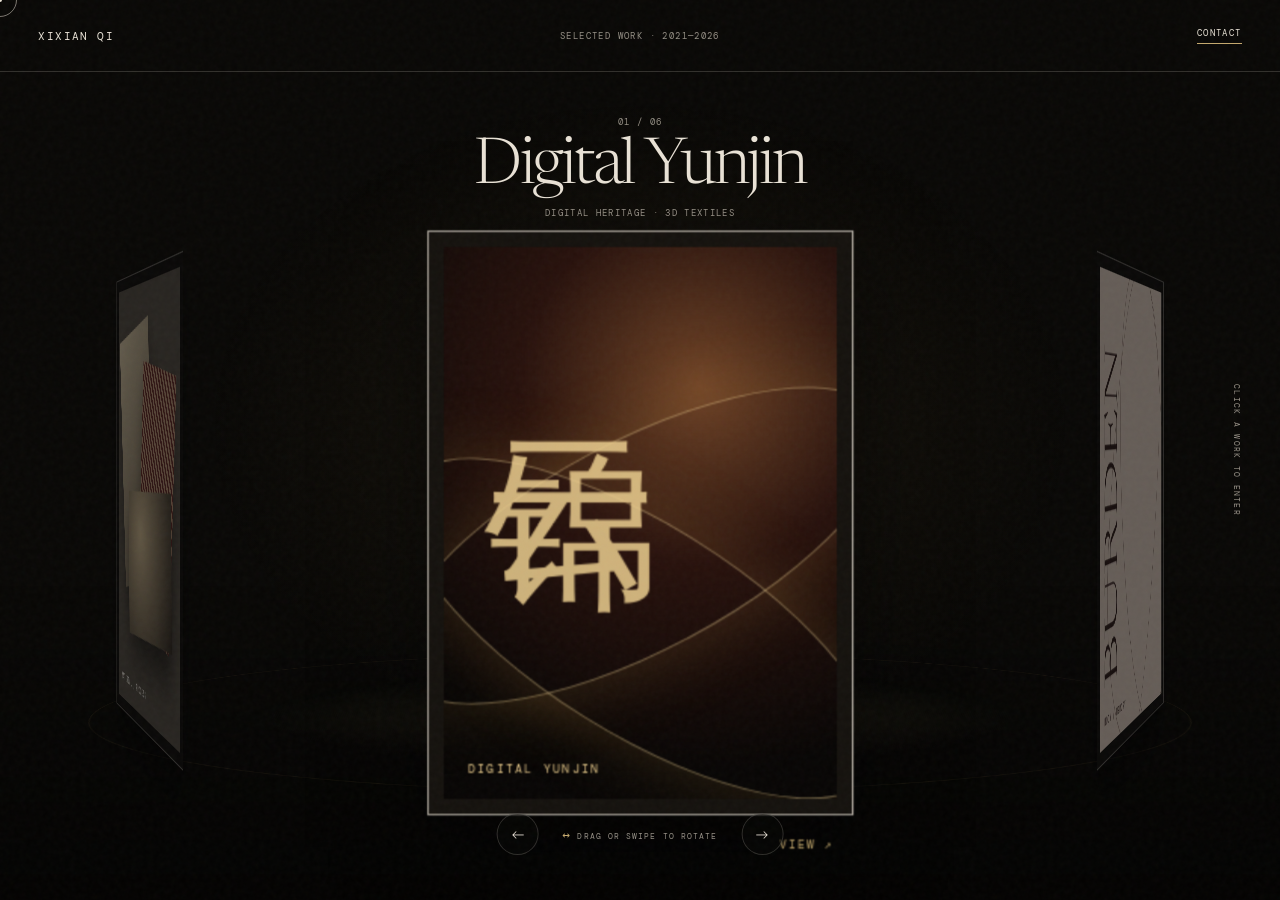
==== index.html @ 698e0c61 "Add files via upload" ====
<!doctype html>
<html lang="en">
<head>
  <meta charset="utf-8">
  <meta name="viewport" content="width=device-width, initial-scale=1">
  <meta name="description" content="Xixian Qi — selected work in digital heritage, fashion and technical design.">
  <meta name="theme-color" content="#090806">
  <title>Xixian Qi — Selected Work</title>
  <link rel="preconnect" href="https://fonts.googleapis.com">
  <link rel="preconnect" href="https://fonts.gstatic.com" crossorigin>
  <link href="https://fonts.googleapis.com/css2?family=DM+Mono:wght@300;400&family=Manrope:wght@300;400&family=Newsreader:ital,opsz,wght@0,6..72,300;1,6..72,300&display=swap" rel="stylesheet">
  <link rel="stylesheet" href="styles.css">
</head>
<body class="home-page">
  <div class="grain" aria-hidden="true"></div>
  <header class="topbar">
    <a class="name" href="index.html">XIXIAN QI</a>
    <p>SELECTED WORK · 2021—2026</p>
    <a href="mailto:1152237749q@gmail.com">CONTACT</a>
  </header>

  <main class="gallery" aria-label="Selected projects">
    <div class="gallery-title">
      <span id="counter">01 / 06</span>
      <h1 id="active-title">Digital Yunjin</h1>
      <p id="active-type">Digital heritage · 3D textiles</p>
    </div>

    <div class="cylinder-scene" id="scene">
      <div class="cylinder" id="cylinder">
        <a class="frame" data-title="Digital Yunjin" data-type="Digital heritage · 3D textiles" href="project.html?id=yunjin">
          <figure class="art art-yunjin"><span class="thread thread-one"></span><span class="thread thread-two"></span><strong>云锦</strong><small>DIGITAL YUNJIN</small></figure>
        </a>
        <a class="frame" data-title="Burden" data-type="Fashion · visual storytelling" href="project.html?id=burden">
          <figure class="art art-burden"><span class="body-line body-one"></span><span class="body-line body-two"></span><strong>BURDEN</strong><small>BODY / MEMORY</small></figure>
        </a>
        <a class="frame" data-title="Technical Space" data-type="CAD · architectural drawing" href="project.html?id=cad">
          <figure class="art art-cad"><svg viewBox="0 0 320 440" aria-hidden="true"><path d="M35 350V130l90-55 90 55v220M215 350V130l62 40v180M35 130h180M125 75v275M20 372h275M16 102h8v264h-8M300 102h-8v264h8"/></svg><small>DRAWING / ASSEMBLY</small></figure>
        </a>
        <a class="frame" data-title="A Fleeting Illusion" data-type="Digital fashion · moving image" href="project.html?id=illusion">
          <figure class="art art-illusion"><span class="mist mist-one"></span><span class="mist mist-two"></span><strong>A FLEETING<br><i>ILLUSION</i></strong><small>FILM / DIGITAL GARMENT</small></figure>
        </a>
        <a class="frame" data-title="XUQI Associates" data-type="Identity · web communication" href="project.html?id=xuqi">
          <figure class="art art-xuqi"><span class="arch"></span><strong>XUQI</strong><small>WEB / VISUAL IDENTITY</small></figure>
        </a>
        <a class="frame" data-title="Material Experiments" data-type="Research · surfaces · process" href="project.html?id=materials">
          <figure class="art art-materials"><span class="sample sample-one"></span><span class="sample sample-two"></span><span class="sample sample-three"></span><small>MATERIAL / PROCESS</small></figure>
        </a>
      </div>
      <div class="floor" aria-hidden="true"></div>
    </div>

    <div class="gallery-controls">
      <button id="previous" type="button" aria-label="Previous project">←</button>
      <p><span class="drag-icon">↔</span> DRAG OR SWIPE TO ROTATE</p>
      <button id="next" type="button" aria-label="Next project">→</button>
    </div>
  </main>

  <aside class="edge-note">CLICK A WORK TO ENTER</aside>
  <div class="cursor-dot" aria-hidden="true"></div>
  <div class="cursor-ring" aria-hidden="true"></div>
  <script src="script.js"></script>
</body>
</html>
---- styles.css ----
:root { --ink:#090806; --paper:#e9e2d6; --muted:#958f85; --gold:#c4a86d; --red:#85271f; --line:rgba(233,226,214,.18); --mono:"DM Mono",monospace; --sans:"Manrope",sans-serif; --serif:"Newsreader",serif; }
* { box-sizing:border-box; }
html,body { margin:0; min-height:100%; background:var(--ink); color:var(--paper); }
body { font-family:var(--sans); font-weight:300; }
a { color:inherit; text-decoration:none; }
button { color:inherit; font:inherit; }
::selection { color:var(--ink); background:var(--gold); }
.grain { position:fixed; inset:0; z-index:100; opacity:.045; pointer-events:none; background-image:url("data:image/svg+xml,%3Csvg viewBox='0 0 180 180' xmlns='http://www.w3.org/2000/svg'%3E%3Cfilter id='n'%3E%3CfeTurbulence type='fractalNoise' baseFrequency='.9' numOctaves='4' stitchTiles='stitch'/%3E%3C/filter%3E%3Crect width='100%25' height='100%25' filter='url(%23n)' opacity='.7'/%3E%3C/svg%3E"); }
.home-page { height:100svh; min-height:620px; overflow:hidden; cursor:grab; }
.home-page.is-dragging { cursor:grabbing; }
.topbar { position:fixed; z-index:20; top:0; left:0; right:0; height:72px; display:grid; grid-template-columns:1fr 1fr 1fr; align-items:center; padding:0 clamp(1.2rem,3vw,3.5rem); border-bottom:1px solid var(--line); font:.58rem var(--mono); letter-spacing:.15em; }
.topbar p { text-align:center; color:var(--muted); }
.topbar a:last-child { justify-self:end; border-bottom:1px solid var(--gold); padding-bottom:.25rem; }
.name { font-size:.68rem; }
.gallery { position:relative; height:100svh; min-height:620px; perspective:1400px; perspective-origin:50% 46%; overflow:hidden; }
.gallery::before { content:""; position:absolute; inset:0; background:radial-gradient(ellipse at 50% 47%,rgba(190,157,91,.09),transparent 48%),linear-gradient(to bottom,transparent 65%,rgba(0,0,0,.55)); pointer-events:none; }
.gallery-title { position:absolute; z-index:9; width:100%; top:12%; text-align:center; pointer-events:none; }
.gallery-title span,.gallery-title p { font:.56rem var(--mono); letter-spacing:.15em; text-transform:uppercase; color:var(--muted); }
.gallery-title h1 { margin:.65rem 0 .35rem; font:300 clamp(2.4rem,5vw,5rem)/.9 var(--serif); letter-spacing:-.04em; transition:opacity .2s,transform .2s; }
.gallery-title.changing h1,.gallery-title.changing p { opacity:0; transform:translateY(7px); }
.cylinder-scene { position:absolute; left:50%; top:54%; width:100%; height:min(58vh,570px); transform:translate(-50%,-50%); transform-style:preserve-3d; touch-action:none; user-select:none; }
.cylinder { --radius:520px; position:absolute; left:50%; top:50%; width:clamp(210px,22vw,330px); height:clamp(300px,43vh,470px); transform-style:preserve-3d; transform:translate(-50%,-50%) rotateY(var(--rotation,0deg)); will-change:transform; }
.frame { position:absolute; inset:0; display:block; padding:10px; background:#15120e; border:1px solid rgba(233,226,214,.32); box-shadow:0 22px 55px rgba(0,0,0,.55); backface-visibility:hidden; transform:rotateY(var(--angle)) translateZ(var(--radius)); transition:filter .35s,opacity .35s,border-color .35s; }
.frame::after { content:"VIEW ↗"; position:absolute; right:12px; bottom:-25px; opacity:0; font:.5rem var(--mono); letter-spacing:.12em; color:var(--gold); transition:opacity .25s; }
.frame.is-active { border-color:rgba(233,226,214,.72); }
.frame.is-active::after { opacity:1; }
.frame:not(.is-active) { filter:brightness(.52) saturate(.65); }
.art { position:relative; width:100%; height:100%; margin:0; overflow:hidden; }
.art small { position:absolute; left:16px; bottom:15px; font:.48rem var(--mono); letter-spacing:.16em; }
.art strong { position:absolute; margin:0; font:300 clamp(2.8rem,5vw,5rem)/.82 var(--serif); }
.art-yunjin { background:radial-gradient(circle at 65% 25%,#6f4326,#28120d 37%,#080605 80%); color:#edcf8f; }
.art-yunjin strong { inset:12% auto auto 10%; font-size:clamp(5rem,9vw,9rem); opacity:.85; writing-mode:vertical-rl; }
.thread { position:absolute; width:140%; height:38%; border:1px solid rgba(237,207,143,.43); border-radius:50%; left:-20%; top:35%; transform:rotate(-28deg); box-shadow:0 0 50px rgba(219,166,75,.18); }
.thread-two { top:50%; transform:rotate(32deg); }
.art-burden { background:#c8b29f; color:#341b19; }
.art-burden strong { left:8%; bottom:12%; transform:rotate(-90deg) translateY(100%); transform-origin:left bottom; }
.body-line { position:absolute; width:75%; height:110%; left:15%; top:-5%; border:1px solid rgba(63,26,23,.48); border-radius:44% 56% 38% 62%/62% 36% 64% 38%; transform:rotate(13deg); }
.body-two { left:31%; transform:rotate(-17deg); border-radius:65% 35% 55% 45%; }
.art-cad { background-color:#10171a; background-image:linear-gradient(rgba(210,190,145,.09) 1px,transparent 1px),linear-gradient(90deg,rgba(210,190,145,.09) 1px,transparent 1px); background-size:26px 26px; }
.art-cad svg { position:absolute; width:90%; height:88%; left:5%; top:4%; fill:none; stroke:#d9d1c1; stroke-width:1.1; }
.art-illusion { background:linear-gradient(145deg,#c8c5bd,#8a948f 42%,#303b3c 75%,#151a1b); color:#f2eee5; }
.art-illusion strong { left:8%; top:11%; }
.art-illusion strong i { font-weight:300; }
.mist { position:absolute; width:125%; height:40%; left:-20%; top:34%; background:rgba(255,255,255,.2); filter:blur(25px); border-radius:50%; transform:rotate(-22deg); }
.mist-two { top:58%; transform:rotate(20deg); opacity:.6; }
.art-xuqi { background:#ded8cb; color:#171613; }
.art-xuqi strong { left:9%; top:9%; letter-spacing:-.06em; }
.arch { position:absolute; width:68%; height:72%; left:16%; bottom:0; border:1px solid #25231e; border-radius:50% 50% 0 0; background:linear-gradient(90deg,transparent 49.8%,rgba(31,29,25,.3) 50%,transparent 50.2%); }
.art-materials { background:#50473b; }
.sample { position:absolute; width:50%; height:60%; left:8%; top:10%; background:linear-gradient(145deg,#c4ae82,#66533b); transform:rotate(-8deg); box-shadow:0 20px 35px rgba(0,0,0,.3); }
.sample-two { left:40%; top:20%; background:repeating-linear-gradient(45deg,#6f2520 0 4px,#b38158 4px 8px); transform:rotate(7deg); }
.sample-three { left:20%; top:48%; width:68%; height:34%; background:radial-gradient(circle at 30% 30%,#c2a36d,#31271e); transform:rotate(-2deg); }
.floor { position:absolute; left:50%; top:82%; width:min(1000px,90vw); height:260px; transform:translateX(-50%) rotateX(74deg); transform-origin:top; border-radius:50%; background:radial-gradient(ellipse,rgba(196,168,109,.12),rgba(0,0,0,.15) 48%,transparent 70%); border:1px solid rgba(196,168,109,.08); pointer-events:none; }
.gallery-controls { position:absolute; z-index:10; bottom:5%; left:50%; display:flex; align-items:center; gap:1.5rem; transform:translateX(-50%); }
.gallery-controls button { width:42px; height:42px; border:1px solid var(--line); border-radius:50%; background:rgba(9,8,6,.5); cursor:pointer; transition:border-color .2s,background .2s; }
.gallery-controls button:hover { border-color:var(--gold); background:rgba(196,168,109,.12); }
.gallery-controls p { white-space:nowrap; font:.52rem var(--mono); letter-spacing:.13em; color:var(--muted); }
.drag-icon { color:var(--gold); font-size:.8rem; }
.edge-note { position:fixed; z-index:8; right:clamp(1.2rem,3vw,3.5rem); top:50%; transform:translateY(-50%); writing-mode:vertical-rl; font:.5rem var(--mono); letter-spacing:.16em; color:var(--muted); }
.cursor-dot,.cursor-ring { position:fixed; z-index:200; left:0; top:0; border-radius:50%; pointer-events:none; transform:translate(-50%,-50%); }
.cursor-dot { width:4px; height:4px; background:var(--paper); }
.cursor-ring { width:34px; height:34px; border:1px solid rgba(233,226,214,.5); transition:width .2s,height .2s,background .2s; }
.cursor-ring.active { width:52px; height:52px; background:rgba(196,168,109,.1); }
.project-page { min-height:100vh; background:var(--paper); color:#12100e; }
.project-page .grain { mix-blend-mode:multiply; opacity:.035; }
.project-nav { height:72px; padding:0 clamp(1.2rem,3vw,3.5rem); display:flex; align-items:center; justify-content:space-between; border-bottom:1px solid rgba(18,16,14,.18); font:.58rem var(--mono); letter-spacing:.13em; }
.project-nav a:first-child { border-bottom:1px solid #12100e; padding-bottom:.25rem; }
.project-nav span { color:#6f685e; }
.project-hero { min-height:calc(100svh - 72px); display:grid; grid-template-columns:1.1fr .9fr; }
.project-hero-art { min-height:640px; padding:clamp(1.2rem,3vw,3.5rem); background:#14110e; }
.project-hero-art .art { min-height:calc(100svh - 72px - 2 * clamp(1.2rem,3vw,3.5rem)); }
.project-intro { padding:clamp(4rem,8vw,9rem) clamp(1.5rem,6vw,7rem); display:flex; flex-direction:column; justify-content:center; }
.project-number,.project-type { font:.58rem var(--mono); letter-spacing:.15em; text-transform:uppercase; color:#7a7167; }
.project-intro h1 { margin:1.5rem 0 2rem; font:300 clamp(4rem,8vw,8rem)/.8 var(--serif); letter-spacing:-.055em; }
.project-intro .lead { font:300 clamp(1.2rem,2vw,1.8rem)/1.4 var(--serif); color:#4a443d; }
.project-meta { margin-top:3rem; display:grid; grid-template-columns:1fr 1fr; gap:2rem; padding-top:1.5rem; border-top:1px solid rgba(18,16,14,.2); }
.project-meta h2 { margin:0 0 .65rem; font:.54rem var(--mono); letter-spacing:.13em; text-transform:uppercase; color:#7a7167; }
.project-meta p { margin:0; font-size:.78rem; line-height:1.65; }
.project-story { padding:8rem clamp(1.2rem,8vw,10rem); background:#12100e; color:var(--paper); }
.story-grid { display:grid; grid-template-columns:1fr 2fr; gap:10vw; }
.story-grid h2 { margin:0; font:300 clamp(3rem,6vw,6rem)/.9 var(--serif); }
.story-grid p { margin:0; max-width:700px; color:#aaa397; line-height:1.9; }
.media-grid { margin-top:7rem; display:grid; grid-template-columns:1fr 1fr; gap:1rem; }
.media-slot { min-height:50vh; display:grid; place-items:center; border:1px dashed rgba(196,168,109,.4); color:#736c62; font:.54rem var(--mono); letter-spacing:.13em; text-align:center; }
.media-slot:first-child { grid-column:1/-1; min-height:72vh; }
.next-project { display:flex; justify-content:space-between; align-items:end; padding:5rem clamp(1.2rem,8vw,10rem); background:var(--red); color:var(--paper); }
.next-project span { font:.58rem var(--mono); letter-spacing:.13em; }
.next-project strong { font:300 clamp(2.5rem,5vw,5rem) var(--serif); }
@media (max-width:800px) {
  .home-page { min-height:560px; } .topbar { height:62px; grid-template-columns:1fr 1fr; } .topbar p { display:none; }
  .gallery { min-height:560px; perspective:1000px; } .gallery-title { top:13%; } .cylinder-scene { top:54%; height:52vh; }
  .cylinder { width:min(48vw,245px); height:min(47vh,370px); } .edge-note { display:none; }
  .gallery-controls { bottom:4%; } .gallery-controls p { max-width:140px; white-space:normal; text-align:center; line-height:1.5; }
  .cursor-dot,.cursor-ring { display:none; } .project-hero { grid-template-columns:1fr; }
  .project-hero-art { min-height:75svh; } .project-hero-art .art { min-height:calc(75svh - 2 * clamp(1.2rem,3vw,3.5rem)); }
  .project-intro { padding-top:5rem; padding-bottom:5rem; } .story-grid { grid-template-columns:1fr; }
  .media-grid { grid-template-columns:1fr; } .media-slot,.media-slot:first-child { grid-column:auto; min-height:55vh; }
  .next-project { align-items:start; flex-direction:column; gap:1rem; }
}
@media (prefers-reduced-motion:reduce) { *,*::before,*::after { scroll-behavior:auto!important; animation:none!important; transition-duration:.01ms!important; } }
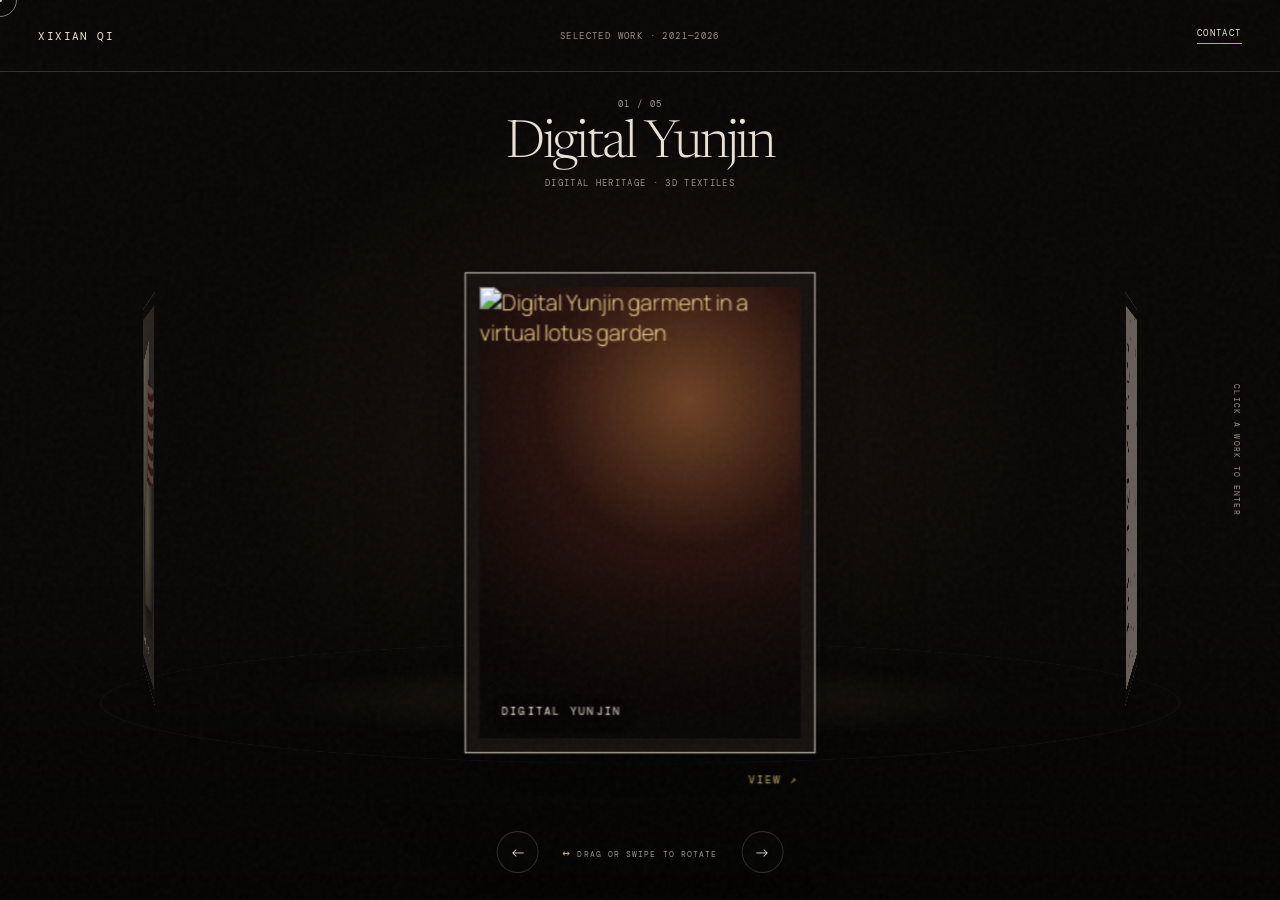
==== commit 1139a682: "Add files via upload" ====
--- a/index.html
+++ b/index.html
@@ -21,24 +21,21 @@
 
   <main class="gallery" aria-label="Selected projects">
     <div class="gallery-title">
-      <span id="counter">01 / 06</span>
+      <span id="counter">01 / 05</span>
       <h1 id="active-title">Digital Yunjin</h1>
       <p id="active-type">Digital heritage · 3D textiles</p>
     </div>
 
     <div class="cylinder-scene" id="scene">
       <div class="cylinder" id="cylinder">
-        <a class="frame" data-title="Digital Yunjin" data-type="Digital heritage · 3D textiles" href="project.html?id=yunjin">
-          <figure class="art art-yunjin"><span class="thread thread-one"></span><span class="thread thread-two"></span><strong>云锦</strong><small>DIGITAL YUNJIN</small></figure>
+        <a class="frame" data-title="Digital Yunjin" data-type="Digital heritage · 3D fashion film" href="project.html?id=yunjin">
+          <figure class="art art-yunjin media-art"><img src="assets/yunjin-cover.webp" alt="Digital Yunjin garment in a virtual lotus garden"><span class="media-shade"></span><small>DIGITAL YUNJIN</small></figure>
         </a>
         <a class="frame" data-title="Burden" data-type="Fashion · visual storytelling" href="project.html?id=burden">
           <figure class="art art-burden"><span class="body-line body-one"></span><span class="body-line body-two"></span><strong>BURDEN</strong><small>BODY / MEMORY</small></figure>
         </a>
         <a class="frame" data-title="Technical Space" data-type="CAD · architectural drawing" href="project.html?id=cad">
           <figure class="art art-cad"><svg viewBox="0 0 320 440" aria-hidden="true"><path d="M35 350V130l90-55 90 55v220M215 350V130l62 40v180M35 130h180M125 75v275M20 372h275M16 102h8v264h-8M300 102h-8v264h8"/></svg><small>DRAWING / ASSEMBLY</small></figure>
-        </a>
-        <a class="frame" data-title="A Fleeting Illusion" data-type="Digital fashion · moving image" href="project.html?id=illusion">
-          <figure class="art art-illusion"><span class="mist mist-one"></span><span class="mist mist-two"></span><strong>A FLEETING<br><i>ILLUSION</i></strong><small>FILM / DIGITAL GARMENT</small></figure>
         </a>
         <a class="frame" data-title="XUQI Associates" data-type="Identity · web communication" href="project.html?id=xuqi">
           <figure class="art art-xuqi"><span class="arch"></span><strong>XUQI</strong><small>WEB / VISUAL IDENTITY</small></figure>
--- a/styles.css
+++ b/styles.css
@@ -12,20 +12,23 @@
 .topbar p { text-align:center; color:var(--muted); }
 .topbar a:last-child { justify-self:end; border-bottom:1px solid var(--gold); padding-bottom:.25rem; }
 .name { font-size:.68rem; }
-.gallery { position:relative; height:100svh; min-height:620px; perspective:1400px; perspective-origin:50% 46%; overflow:hidden; }
+.gallery { position:relative; height:100svh; min-height:620px; perspective:1750px; perspective-origin:50% 46%; overflow:hidden; }
 .gallery::before { content:""; position:absolute; inset:0; background:radial-gradient(ellipse at 50% 47%,rgba(190,157,91,.09),transparent 48%),linear-gradient(to bottom,transparent 65%,rgba(0,0,0,.55)); pointer-events:none; }
-.gallery-title { position:absolute; z-index:9; width:100%; top:12%; text-align:center; pointer-events:none; }
+.gallery-title { position:absolute; z-index:9; width:100%; top:10%; text-align:center; pointer-events:none; }
 .gallery-title span,.gallery-title p { font:.56rem var(--mono); letter-spacing:.15em; text-transform:uppercase; color:var(--muted); }
-.gallery-title h1 { margin:.65rem 0 .35rem; font:300 clamp(2.4rem,5vw,5rem)/.9 var(--serif); letter-spacing:-.04em; transition:opacity .2s,transform .2s; }
+.gallery-title h1 { margin:.55rem 0 .3rem; font:300 clamp(2.2rem,4.1vw,4.25rem)/.9 var(--serif); letter-spacing:-.04em; transition:opacity .2s,transform .2s; }
 .gallery-title.changing h1,.gallery-title.changing p { opacity:0; transform:translateY(7px); }
-.cylinder-scene { position:absolute; left:50%; top:54%; width:100%; height:min(58vh,570px); transform:translate(-50%,-50%); transform-style:preserve-3d; touch-action:none; user-select:none; }
-.cylinder { --radius:520px; position:absolute; left:50%; top:50%; width:clamp(210px,22vw,330px); height:clamp(300px,43vh,470px); transform-style:preserve-3d; transform:translate(-50%,-50%) rotateY(var(--rotation,0deg)); will-change:transform; }
+.cylinder-scene { position:absolute; left:50%; top:54%; width:100%; height:min(54vh,525px); transform:translate(-50%,-50%); transform-style:preserve-3d; touch-action:none; user-select:none; }
+.cylinder { --radius:520px; position:absolute; left:50%; top:50%; width:clamp(205px,20vw,305px); height:clamp(290px,39vh,425px); transform-style:preserve-3d; transform:translate(-50%,-50%) rotateY(var(--rotation,0deg)); will-change:transform; }
 .frame { position:absolute; inset:0; display:block; padding:10px; background:#15120e; border:1px solid rgba(233,226,214,.32); box-shadow:0 22px 55px rgba(0,0,0,.55); backface-visibility:hidden; transform:rotateY(var(--angle)) translateZ(var(--radius)); transition:filter .35s,opacity .35s,border-color .35s; }
 .frame::after { content:"VIEW ↗"; position:absolute; right:12px; bottom:-25px; opacity:0; font:.5rem var(--mono); letter-spacing:.12em; color:var(--gold); transition:opacity .25s; }
 .frame.is-active { border-color:rgba(233,226,214,.72); }
 .frame.is-active::after { opacity:1; }
 .frame:not(.is-active) { filter:brightness(.52) saturate(.65); }
 .art { position:relative; width:100%; height:100%; margin:0; overflow:hidden; }
+.media-art img { position:absolute; inset:0; width:100%; height:100%; object-fit:cover; }
+.media-shade { position:absolute; inset:0; background:linear-gradient(to top,rgba(9,8,6,.62),transparent 38%); pointer-events:none; }
+.media-art small { z-index:2; color:#f3ecdf; text-shadow:0 2px 12px rgba(0,0,0,.65); }
 .art small { position:absolute; left:16px; bottom:15px; font:.48rem var(--mono); letter-spacing:.16em; }
 .art strong { position:absolute; margin:0; font:300 clamp(2.8rem,5vw,5rem)/.82 var(--serif); }
 .art-yunjin { background:radial-gradient(circle at 65% 25%,#6f4326,#28120d 37%,#080605 80%); color:#edcf8f; }
@@ -38,11 +41,6 @@
 .body-two { left:31%; transform:rotate(-17deg); border-radius:65% 35% 55% 45%; }
 .art-cad { background-color:#10171a; background-image:linear-gradient(rgba(210,190,145,.09) 1px,transparent 1px),linear-gradient(90deg,rgba(210,190,145,.09) 1px,transparent 1px); background-size:26px 26px; }
 .art-cad svg { position:absolute; width:90%; height:88%; left:5%; top:4%; fill:none; stroke:#d9d1c1; stroke-width:1.1; }
-.art-illusion { background:linear-gradient(145deg,#c8c5bd,#8a948f 42%,#303b3c 75%,#151a1b); color:#f2eee5; }
-.art-illusion strong { left:8%; top:11%; }
-.art-illusion strong i { font-weight:300; }
-.mist { position:absolute; width:125%; height:40%; left:-20%; top:34%; background:rgba(255,255,255,.2); filter:blur(25px); border-radius:50%; transform:rotate(-22deg); }
-.mist-two { top:58%; transform:rotate(20deg); opacity:.6; }
 .art-xuqi { background:#ded8cb; color:#171613; }
 .art-xuqi strong { left:9%; top:9%; letter-spacing:-.06em; }
 .arch { position:absolute; width:68%; height:72%; left:16%; bottom:0; border:1px solid #25231e; border-radius:50% 50% 0 0; background:linear-gradient(90deg,transparent 49.8%,rgba(31,29,25,.3) 50%,transparent 50.2%); }
@@ -51,7 +49,7 @@
 .sample-two { left:40%; top:20%; background:repeating-linear-gradient(45deg,#6f2520 0 4px,#b38158 4px 8px); transform:rotate(7deg); }
 .sample-three { left:20%; top:48%; width:68%; height:34%; background:radial-gradient(circle at 30% 30%,#c2a36d,#31271e); transform:rotate(-2deg); }
 .floor { position:absolute; left:50%; top:82%; width:min(1000px,90vw); height:260px; transform:translateX(-50%) rotateX(74deg); transform-origin:top; border-radius:50%; background:radial-gradient(ellipse,rgba(196,168,109,.12),rgba(0,0,0,.15) 48%,transparent 70%); border:1px solid rgba(196,168,109,.08); pointer-events:none; }
-.gallery-controls { position:absolute; z-index:10; bottom:5%; left:50%; display:flex; align-items:center; gap:1.5rem; transform:translateX(-50%); }
+.gallery-controls { position:absolute; z-index:10; bottom:3%; left:50%; display:flex; align-items:center; gap:1.5rem; transform:translateX(-50%); }
 .gallery-controls button { width:42px; height:42px; border:1px solid var(--line); border-radius:50%; background:rgba(9,8,6,.5); cursor:pointer; transition:border-color .2s,background .2s; }
 .gallery-controls button:hover { border-color:var(--gold); background:rgba(196,168,109,.12); }
 .gallery-controls p { white-space:nowrap; font:.52rem var(--mono); letter-spacing:.13em; color:var(--muted); }
@@ -83,6 +81,8 @@
 .media-grid { margin-top:7rem; display:grid; grid-template-columns:1fr 1fr; gap:1rem; }
 .media-slot { min-height:50vh; display:grid; place-items:center; border:1px dashed rgba(196,168,109,.4); color:#736c62; font:.54rem var(--mono); letter-spacing:.13em; text-align:center; }
 .media-slot:first-child { grid-column:1/-1; min-height:72vh; }
+.media-slot img,.media-slot video { display:block; width:100%; height:100%; object-fit:cover; }
+.media-slot video { background:#000; }
 .next-project { display:flex; justify-content:space-between; align-items:end; padding:5rem clamp(1.2rem,8vw,10rem); background:var(--red); color:var(--paper); }
 .next-project span { font:.58rem var(--mono); letter-spacing:.13em; }
 .next-project strong { font:300 clamp(2.5rem,5vw,5rem) var(--serif); }
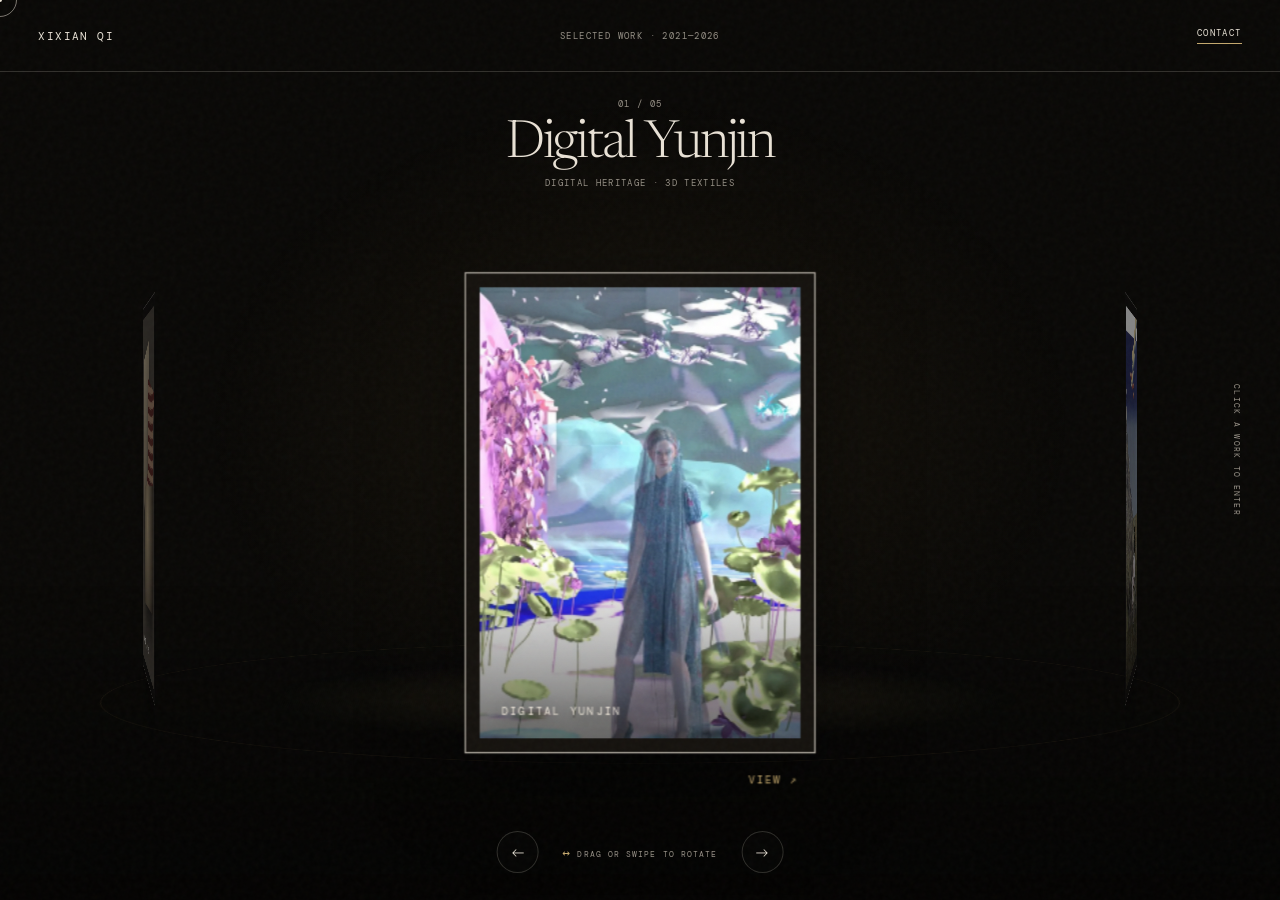
==== commit 32468df6: "Enhance Burden project display in index.html Updated the Burden project section to include an image " ====
--- a/index.html
+++ b/index.html
@@ -31,9 +31,13 @@
         <a class="frame" data-title="Digital Yunjin" data-type="Digital heritage · 3D fashion film" href="project.html?id=yunjin">
           <figure class="art art-yunjin media-art"><img src="assets/yunjin-cover.webp" alt="Digital Yunjin garment in a virtual lotus garden"><span class="media-shade"></span><small>DIGITAL YUNJIN</small></figure>
         </a>
-        <a class="frame" data-title="Burden" data-type="Fashion · visual storytelling" href="project.html?id=burden">
-          <figure class="art art-burden"><span class="body-line body-one"></span><span class="body-line body-two"></span><strong>BURDEN</strong><small>BODY / MEMORY</small></figure>
-        </a>
+       <a class="frame" data-title="Burden" data-type="Fashion · visual storytelling" href="project.html?id=burden">
+  <figure class="art art-burden media-art">
+    <img src="assets/burden-cover.webp" alt="Burden fashion project">
+    <span class="media-shade"></span>
+    <small>BURDEN</small>
+  </figure>
+</a>
         <a class="frame" data-title="Technical Space" data-type="CAD · architectural drawing" href="project.html?id=cad">
           <figure class="art art-cad"><svg viewBox="0 0 320 440" aria-hidden="true"><path d="M35 350V130l90-55 90 55v220M215 350V130l62 40v180M35 130h180M125 75v275M20 372h275M16 102h8v264h-8M300 102h-8v264h8"/></svg><small>DRAWING / ASSEMBLY</small></figure>
         </a>
--- a/styles.css
+++ b/styles.css
@@ -83,6 +83,19 @@
 .media-slot:first-child { grid-column:1/-1; min-height:72vh; }
 .media-slot img,.media-slot video { display:block; width:100%; height:100%; object-fit:cover; }
 .media-slot video { background:#000; }
+.youtube-slot {
+  grid-column: 1 / -1;
+  min-height: 0;
+  aspect-ratio: 16 / 9;
+  border: none;
+}
+
+.youtube-slot iframe {
+  display: block;
+  width: 100%;
+  height: 100%;
+  border: 0;
+}
 .next-project { display:flex; justify-content:space-between; align-items:end; padding:5rem clamp(1.2rem,8vw,10rem); background:var(--red); color:var(--paper); }
 .next-project span { font:.58rem var(--mono); letter-spacing:.13em; }
 .next-project strong { font:300 clamp(2.5rem,5vw,5rem) var(--serif); }
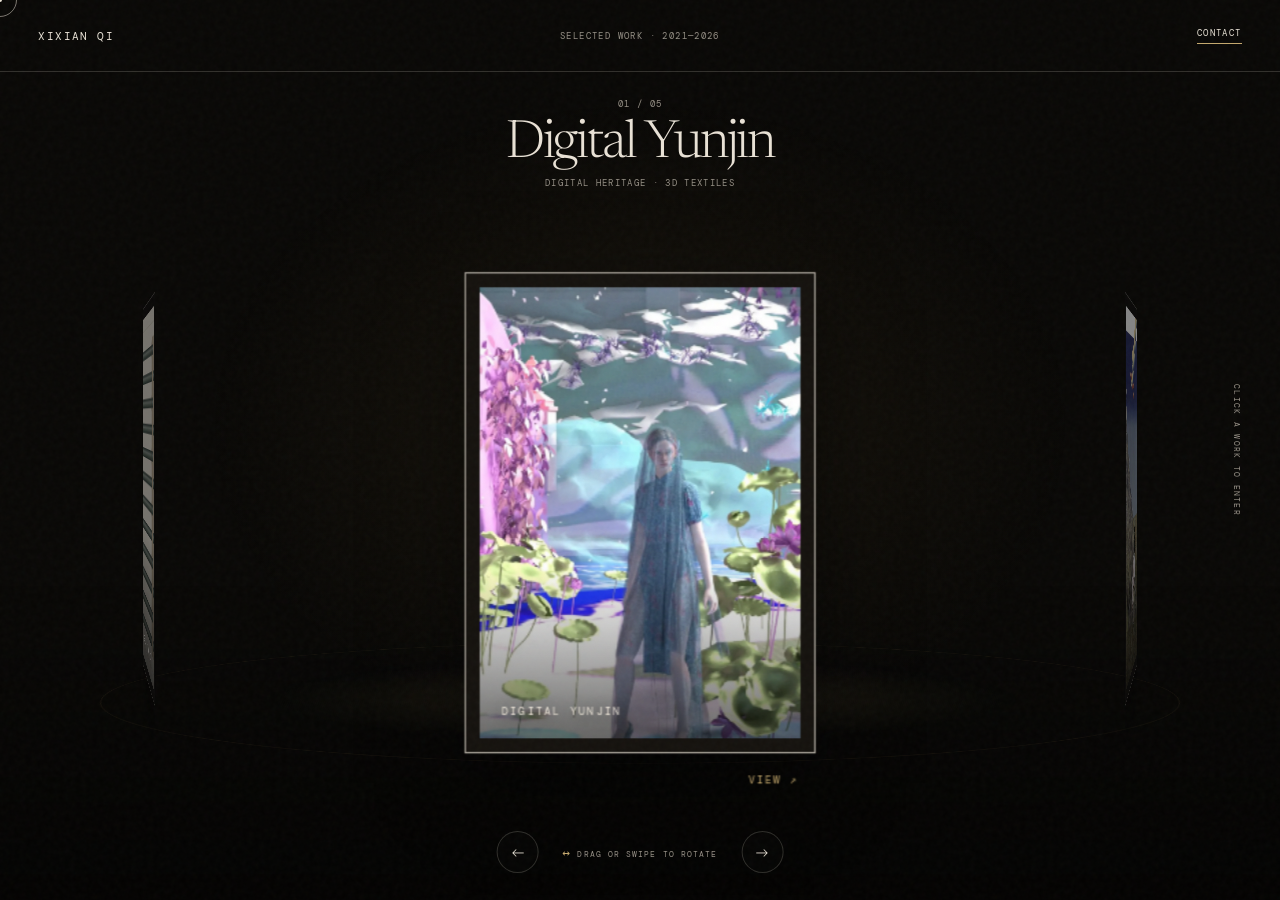
==== commit 54ceff43: "Develop Material Experiments into a textile research case study" ====
--- a/index.html
+++ b/index.html
@@ -38,14 +38,18 @@
     <small>BURDEN</small>
   </figure>
 </a>
-        <a class="frame" data-title="Technical Space" data-type="CAD · architectural drawing" href="project.html?id=cad">
-          <figure class="art art-cad"><svg viewBox="0 0 320 440" aria-hidden="true"><path d="M35 350V130l90-55 90 55v220M215 350V130l62 40v180M35 130h180M125 75v275M20 372h275M16 102h8v264h-8M300 102h-8v264h8"/></svg><small>DRAWING / ASSEMBLY</small></figure>
+       <a class="frame" data-title="Technical Space" data-type="CAD · architectural drawing" href="project.html?id=cad">
+  <figure class="art art-cad media-art">
+    <img src="assets/cad-cover.webp" alt="Technical Space CAD project">
+    <span class="media-shade"></span>
+    <small>TECHNICAL SPACE</small>
+  </figure>
+</a>
+        <a class="frame" data-title="XUQI Associates" data-type="Website design · development" href="project.html?id=xuqi">
+          <figure class="art art-xuqi media-art"><img src="assets/xuqi-cover.webp" alt="Blue botanical and bird pattern on a cream background" width="1024" height="1024" decoding="async"><span class="media-shade"></span><small>XUQI ASSOCIATES</small></figure>
         </a>
-        <a class="frame" data-title="XUQI Associates" data-type="Identity · web communication" href="project.html?id=xuqi">
-          <figure class="art art-xuqi"><span class="arch"></span><strong>XUQI</strong><small>WEB / VISUAL IDENTITY</small></figure>
-        </a>
-        <a class="frame" data-title="Material Experiments" data-type="Research · surfaces · process" href="project.html?id=materials">
-          <figure class="art art-materials"><span class="sample sample-one"></span><span class="sample sample-two"></span><span class="sample sample-three"></span><small>MATERIAL / PROCESS</small></figure>
+        <a class="frame" data-title="Material Experiments" data-type="Textile research · physical &amp; digital" href="project.html?id=materials">
+          <figure class="art art-materials media-art"><img src="assets/materials-cover.svg" alt="Illustrative plain-weave structure in warm neutral and green yarns" width="640" height="640" decoding="async"><span class="media-shade"></span><small>TEXTILE / MATERIAL STUDIES</small></figure>
         </a>
       </div>
       <div class="floor" aria-hidden="true"></div>
@@ -64,3 +68,4 @@
   <script src="script.js"></script>
 </body>
 </html>
+
--- a/styles.css
+++ b/styles.css
@@ -99,6 +99,144 @@
 .next-project { display:flex; justify-content:space-between; align-items:end; padding:5rem clamp(1.2rem,8vw,10rem); background:var(--red); color:var(--paper); }
 .next-project span { font:.58rem var(--mono); letter-spacing:.13em; }
 .next-project strong { font:300 clamp(2.5rem,5vw,5rem) var(--serif); }
+.visually-hidden { position:absolute; width:1px; height:1px; padding:0; margin:-1px; overflow:hidden; clip-path:inset(50%); white-space:nowrap; border:0; }
+.website-project-page { --website-gutter:clamp(1.2rem,5vw,5rem); }
+.website-project-page .project-nav { position:sticky; top:0; z-index:30; background:var(--paper); }
+.website-project-page .project-nav a { min-height:44px; display:inline-flex; align-items:center; }
+.website-project-heading { max-width:1600px; margin:auto; padding:clamp(2.5rem,6vw,5rem) var(--website-gutter) 2.5rem; }
+.website-project-heading.has-cover { display:grid; grid-template-columns:clamp(160px,20vw,260px) minmax(0,1fr); align-items:center; gap:clamp(1.5rem,4vw,4rem); }
+.website-project-cover { margin:0; aspect-ratio:1; overflow:hidden; border:1px solid rgba(18,16,14,.18); background:#fff8df; }
+.website-project-cover img { display:block; width:100%; height:100%; object-fit:cover; }
+.website-project-heading-copy { min-width:0; }
+.website-project-heading.has-cover h1 { font-size:clamp(2.8rem,6vw,6.5rem); }
+.website-project-kicker { display:flex; align-items:center; flex-wrap:wrap; gap:1.5rem; }
+.website-project-kicker .project-type { margin:0; }
+.website-project-heading h1 { margin:1.5rem 0 1.25rem; font:300 clamp(3.4rem,8vw,7.2rem)/.92 var(--serif); letter-spacing:-.045em; }
+.website-project-lead { max-width:760px; margin:0; font:300 clamp(1.2rem,1.8vw,1.65rem)/1.45 var(--serif); color:#4a443d; }
+.website-preview { width:calc(100% - 2 * var(--website-gutter)); max-width:1440px; margin:0 auto clamp(3rem,6vw,6rem); border:1px solid rgba(18,16,14,.25); border-radius:8px; overflow:hidden; background:#fff; box-shadow:0 18px 50px rgba(18,16,14,.12); }
+.website-preview-toolbar { min-height:60px; display:grid; grid-template-columns:auto minmax(0,1fr) auto; align-items:center; gap:1rem; padding:.45rem 1rem; background:#161310; color:var(--paper); }
+.website-window-dots { display:flex; gap:5px; }
+.website-window-dots span { width:7px; height:7px; border:1px solid #958f85; border-radius:50%; }
+.website-preview-address { overflow:hidden; text-overflow:ellipsis; white-space:nowrap; font:.72rem var(--mono); color:#c3bcaf; }
+.website-open-link { min-height:44px; display:inline-flex; align-items:center; justify-content:center; gap:.5rem; padding:.5rem .75rem; border:1px solid rgba(233,226,214,.35); border-radius:3px; font:.7rem var(--mono); white-space:nowrap; }
+.website-open-link:hover { background:rgba(196,168,109,.12); border-color:var(--gold); }
+.website-open-link:focus-visible,.website-project-page .project-nav a:focus-visible,.website-project-page .next-project:focus-visible { outline:2px solid var(--gold); outline-offset:3px; }
+.website-preview-stage { height:78vh; height:clamp(520px,78svh,960px); background:#0b0f14; }
+.website-preview-stage iframe { display:block; width:100%; height:100%; border:0; background:#0b0f14; }
+.website-preview-caption { display:flex; align-items:baseline; gap:.65rem; margin:0; padding:.9rem 1rem; background:#e1d8ca; color:#4a443d; font-size:.75rem; line-height:1.6; }
+.website-live-dot { flex:0 0 6px; width:6px; height:6px; border-radius:50%; background:#78613b; }
+.website-project-details { padding:clamp(3rem,6vw,6rem) var(--website-gutter); background:var(--ink); color:var(--paper); }
+.website-project-details-inner { max-width:1440px; margin:auto; display:grid; grid-template-columns:1.2fr .8fr; gap:clamp(2rem,7vw,7rem); }
+.website-project-summary h2 { margin:0 0 1.5rem; font:300 clamp(2.5rem,4vw,4rem)/1 var(--serif); }
+.website-project-summary p { max-width:720px; margin:0; color:#aaa397; font-size:.95rem; line-height:1.85; }
+.website-project-details .project-meta { margin:0; padding-top:1.5rem; grid-template-columns:1fr; gap:1.5rem; align-self:start; border-color:var(--line); }
+.website-project-details .project-meta h2 { color:var(--gold); }
+.website-project-details .project-meta p { color:#c3bcaf; font-size:.85rem; }
+.website-project-page .next-project { padding:clamp(2.5rem,6vw,5rem) var(--website-gutter); }
+.materials-project-page { --materials-gutter:clamp(1.2rem,7vw,8rem); }
+.materials-project-page .project-nav { position:sticky; top:0; z-index:30; background:var(--paper); }
+.materials-project-page .project-nav a { display:inline-flex; align-items:center; min-height:44px; }
+.materials-project-page a:focus-visible { outline:2px solid var(--gold); outline-offset:4px; }
+.materials-hero { display:grid; grid-template-columns:1.05fr .95fr; }
+.materials-hero-art { min-height:650px; margin:0; padding:clamp(2rem,5vw,5rem); background:#dcd2bf; display:flex; flex-direction:column; justify-content:center; }
+.materials-hero-art img { display:block; width:100%; max-width:640px; height:auto; margin:auto; }
+.materials-hero-art figcaption { margin-top:1.5rem; text-align:center; font:.57rem/1.6 var(--mono); letter-spacing:.1em; color:#5c554b; }
+.materials-hero-copy { padding:clamp(3rem,5vw,6rem); display:flex; flex-direction:column; justify-content:center; }
+.materials-hero-copy h1 { max-width:12ch; margin:1.5rem 0; font:300 clamp(3.4rem,6.2vw,7rem)/.88 var(--serif); letter-spacing:-.045em; }
+.materials-lead { margin:0; color:#4a443d; font:300 clamp(1.2rem,1.8vw,1.65rem)/1.45 var(--serif); }
+.materials-tags { margin-top:1.5rem; display:flex; flex-wrap:wrap; gap:.5rem; }
+.materials-tags span { border:1px solid rgba(18,16,14,.22); padding:.45rem .65rem; font:.58rem var(--mono); letter-spacing:.03em; }
+.materials-hero-copy .project-meta { margin-top:2rem; gap:1.5rem; }
+.materials-explore { display:inline-flex; align-items:center; align-self:start; gap:1rem; min-height:44px; margin-top:1.5rem; font:.65rem var(--mono); border-bottom:1px solid rgba(18,16,14,.35); }
+.materials-chapters { display:grid; grid-template-columns:repeat(3,1fr); border-top:1px solid rgba(18,16,14,.18); border-bottom:1px solid rgba(18,16,14,.18); }
+.materials-chapters a { display:flex; align-items:center; justify-content:center; gap:.75rem; min-height:68px; padding:1rem .6rem; font:.7rem var(--mono); }
+.materials-chapters a+a { border-left:1px solid rgba(18,16,14,.18); }
+.materials-chapters span { color:#7a7167; font-size:.6rem; }
+.materials-chapters a:hover { background:#ded4c3; }
+.materials-overview { padding:clamp(3.5rem,7vw,7rem) var(--materials-gutter); display:grid; grid-template-columns:1fr 1.2fr; gap:1.5rem 8%; scroll-margin-top:90px; }
+.materials-eyebrow { margin:0 0 1rem; font:.6rem/1.6 var(--mono); letter-spacing:.12em; color:#7a7167; }
+.materials-overview>.materials-eyebrow { grid-column:1/-1; }
+.materials-overview h2,.materials-section-heading h2 { margin:0; font:300 clamp(3rem,5.5vw,5.3rem)/.94 var(--serif); letter-spacing:-.03em; }
+.materials-overview>div>p { margin:0 0 1.5rem; color:#5c554b; font-size:.95rem; line-height:1.85; }
+.materials-overview>div>.materials-question { color:#28241e; font:300 clamp(1.4rem,2vw,1.9rem)/1.45 var(--serif); }
+.materials-section { padding:clamp(3.5rem,7vw,7rem) var(--materials-gutter); background:#12100e; color:var(--paper); scroll-margin-top:90px; }
+.materials-section-heading { display:grid; grid-template-columns:1fr 1.2fr; gap:2rem 8%; align-items:start; }
+.materials-section-copy p { margin:0 0 1.5rem; font-size:.95rem; line-height:1.85; color:#aaa397; }
+.materials-section-copy .materials-method,.materials-method { font:.58rem/1.8 var(--mono); letter-spacing:.08em; }
+.materials-structure .materials-eyebrow { color:var(--gold); }
+.weave-lab { display:grid; grid-template-columns:1.2fr .8fr; margin-top:3.5rem; border:1px solid var(--line); background:#1a211c; }
+.weave-study { margin:0; padding:clamp(1rem,2vw,2rem); }
+.weave-study-view { width:100%; aspect-ratio:1; }
+.weave-study-view svg { display:block; width:100%; height:100%; }
+.weave-study figcaption { display:flex; align-items:center; flex-wrap:wrap; gap:.7rem 1.25rem; margin-top:1rem; color:#c3bcaf; font:.6rem/1.6 var(--mono); }
+.weave-study figcaption span { display:inline-flex; align-items:center; gap:.45rem; }
+.weave-study i { width:14px; height:3px; display:inline-block; }
+.warp-key { background:#bea67d; }.weft-key { background:#7e8c7e; }
+.weave-controls { padding:clamp(1.5rem,3.5vw,3.5rem); align-self:center; }
+.weave-controls h3 { margin:0 0 1.25rem; font:300 clamp(2rem,3vw,3rem)/1.05 var(--serif); }
+.weave-controls>p:not(.materials-eyebrow) { color:#c3bcaf; font-size:.85rem; line-height:1.75; }
+.weave-control { margin-top:1.75rem; }
+.weave-control label { display:flex; align-items:center; justify-content:space-between; gap:1rem; font-size:.8rem; }
+.weave-control output { font:.75rem var(--mono); color:var(--gold); }
+.weave-control input { width:100%; height:44px; margin:.25rem 0 0; accent-color:var(--gold); cursor:pointer; }
+.weave-control input:focus-visible,.weave-presets button:focus-visible { outline:2px solid var(--gold); outline-offset:4px; }
+.weave-control-help { margin:0; font-size:.7rem; line-height:1.65; color:#aaa397; }
+.weave-presets { display:flex; flex-wrap:wrap; gap:.5rem; margin-top:1.75rem; }
+.weave-presets button { min-height:44px; padding:.6rem .8rem; border:1px solid rgba(233,226,214,.35); background:transparent; font:.65rem var(--mono); cursor:pointer; }
+.weave-presets button:hover { border-color:var(--gold); }
+.weave-presets button[aria-pressed="true"] { background:var(--gold); border-color:var(--gold); color:var(--ink); }
+.weave-controls>.weave-illustration-note { margin-top:1.5rem; font:.6rem/1.7 var(--mono); color:#aaa397; }
+.materials-surface { background:var(--paper); color:#12100e; }
+.materials-surface .materials-section-copy p,.materials-sampling .materials-section-copy p { color:#5c554b; }
+.materials-methods { margin-top:3.5rem; display:grid; grid-template-columns:repeat(3,1fr); gap:2rem; }
+.materials-methods article { padding-top:1.5rem; border-top:1px solid rgba(18,16,14,.3); }
+.materials-methods article>span { font:.6rem var(--mono); color:#7a7167; }
+.materials-methods h3 { margin:1.25rem 0 1rem; font:300 2rem/1.1 var(--serif); }
+.materials-methods article>p:not(.materials-method) { margin:0 0 1.5rem; font-size:.88rem; line-height:1.85; color:#5c554b; }
+.materials-methods .materials-method { color:#7a7167; }
+.materials-reflection { display:grid; grid-template-columns:.35fr 1fr; gap:1rem 2rem; align-items:start; margin-top:3.5rem; padding:2rem; border:1px solid rgba(18,16,14,.18); background:#e1d7c6; }
+.materials-reflection .materials-eyebrow { margin:0; }
+.materials-reflection>p:last-child { margin:0; font:300 clamp(1.3rem,2vw,1.7rem)/1.5 var(--serif); }
+.materials-sampling { background:#dcd2bf; color:#12100e; }
+.materials-sampling-notes { list-style:none; margin:3.5rem 0 0; padding:0; display:grid; grid-template-columns:repeat(3,1fr); gap:2rem; }
+.materials-sampling-notes li { border-top:1px solid rgba(18,16,14,.3); padding-top:1.5rem; }
+.materials-sampling-notes li>span { font:.6rem var(--mono); color:#7a7167; }
+.materials-sampling-notes h3 { margin:1.25rem 0 1rem; font:300 2rem/1.1 var(--serif); }
+.materials-sampling-notes p { margin:0; color:#5c554b; font-size:.88rem; line-height:1.85; }
+.materials-project-page .materials-related-link { display:grid; grid-template-columns:1fr minmax(180px,320px); align-items:center; gap:2rem; padding:clamp(3rem,6vw,5rem) var(--materials-gutter); }
+.materials-related-link strong { display:block; margin:.8rem 0; }
+.materials-related-link p { max-width:460px; margin:0; color:#e0cfc1; font-size:.88rem; line-height:1.7; }
+.materials-related-link img { display:block; width:100%; height:auto; aspect-ratio:4/3; object-fit:cover; border:1px solid rgba(233,226,214,.3); }
+@media (max-width:900px) {
+  .materials-hero { grid-template-columns:1fr; }
+  .materials-hero-art { min-height:0; padding:2rem; }
+  .materials-hero-art img { max-width:460px; }
+  .materials-hero-copy { padding:3rem var(--materials-gutter); }
+  .materials-overview,.materials-section-heading { grid-template-columns:1fr; gap:2rem; }
+  .weave-lab { grid-template-columns:1fr; }
+  .weave-controls { padding:2rem; }
+  .materials-methods { grid-template-columns:1fr; }
+}
+@media (max-width:600px) {
+  .materials-chapters a { font-size:.6rem; gap:.4rem; }
+  .materials-hero-copy .project-meta { grid-template-columns:1fr; }
+  .materials-reflection { grid-template-columns:1fr; padding:1.5rem; }
+  .materials-sampling-notes { grid-template-columns:1fr; }
+  .materials-project-page .materials-related-link { grid-template-columns:1fr; }
+  .materials-related-link img { max-height:240px; }
+}
+@media (max-width:600px) {
+  .website-project-heading.has-cover { grid-template-columns:1fr; gap:1.5rem; }
+  .website-project-cover { aspect-ratio:16/9; }
+  .website-project-kicker { gap:.75rem; }
+  .website-preview-toolbar { grid-template-columns:minmax(0,1fr) auto; gap:.5rem; padding:.35rem .65rem; }
+  .website-window-dots { display:none; }
+  .website-preview-address { font-size:.63rem; }
+  .website-open-link { padding:.5rem .6rem; font-size:.65rem; }
+  .website-preview-stage { height:72vh; height:max(420px,72svh); }
+  .website-preview-caption { padding:.8rem; }
+  .website-project-details-inner { grid-template-columns:1fr; }
+}
 @media (max-width:800px) {
   .home-page { min-height:560px; } .topbar { height:62px; grid-template-columns:1fr 1fr; } .topbar p { display:none; }
   .gallery { min-height:560px; perspective:1000px; } .gallery-title { top:13%; } .cylinder-scene { top:54%; height:52vh; }
@@ -111,3 +249,4 @@
   .next-project { align-items:start; flex-direction:column; gap:1rem; }
 }
 @media (prefers-reduced-motion:reduce) { *,*::before,*::after { scroll-behavior:auto!important; animation:none!important; transition-duration:.01ms!important; } }
+
